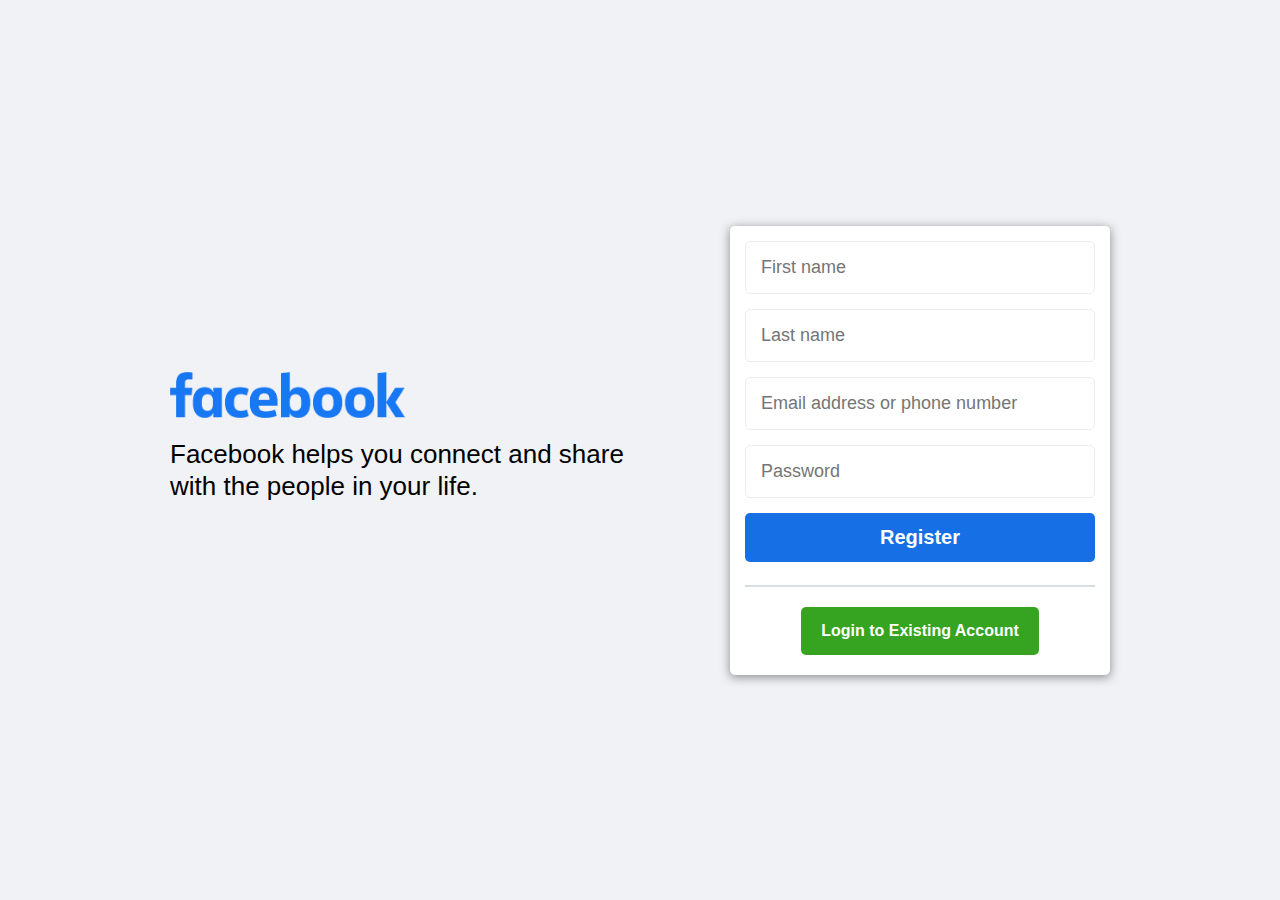
==== register.html @ 4ddc0d0f "Facebook login clone" ====
<!DOCTYPE html>
<html lang="en">
<head>
    <meta charset="UTF-8">
    <meta name="viewport" content="width=device-width, initial-scale=1.0">
    <title>Facebook | Clone</title>
    <link rel="stylesheet" href="style.css">
</head>
<body>
    <div class="box">
        <div class="title-box">
          <img src="logo.png" alt="Facebook">
          <p>Facebook helps you connect and share with the people in your life.</p>
        </div>
        <div class="form-box">
          <form action="#">
            <input type="text" placeholder="First name">
            <input type="text" placeholder="Last name">
            <input type="text" placeholder="Email address or phone number">
            <input type="password" placeholder="Password">
            <button type="submit">Register</button>
          </form>
          <hr>
          <div class="create-btn">
            <a href="index.html">Login to Existing Account</a>
          </div>
        </div>
      </div>
</body>
</html>
---- style.css ----
body {
    padding: 0;
    margin: 0;
    background: #f0f2f5;
    font-family: Arial, sans-serif;
}
.box {
    display: flex;
    justify-content: center;
    align-items: center;
    width: 100%;
    height: 100vh;
}
.title-box {
    width: 500px;
}
.title-box img {
    width: 235px;
    margin-bottom: -10px;
}
.title-box p {
    color: #000;
    font-size: 26px;
    font-weight: normal;
    line-height: 32px;
}
.form-box {
    width: 350px;
    padding: 15px;
    text-align: center;
    border-radius: 5px;
    background: #fff;
    margin-left: 60px;
    box-shadow: 0px 2px 10px 1px rgba(71, 71, 71, 0.52);
}
.form-box input {
    width: 100%;
    margin-bottom: 15px;
    padding: 15px;
    font-size: 18px;
    box-sizing: border-box;
    border: 1px solid #eeebeb;
    border-radius: 5px;
    outline: none;
}
.form-box input:focus {
    box-shadow: 0px 0px 1px 1px rgb(22, 111, 229);
}
.form-box button {
    width: 100%;
    margin-bottom: 15px;
    color: #fff;
    font-size: 20px;
    font-weight: 600;
    border-radius: 5px;
    border: none;
    padding: 13px 0;
    cursor: pointer;
    background: #166fe5;
}
.form-box button:hover {
    background: #1877f2;
}
.form-box a {
    color: #166fe5;
    font-size: 14px;
    text-decoration: none;
    margin-top: 5px;
    margin-bottom: 20px;
    display: block;
}
.form-box a:hover {
    text-decoration: underline;
}
.form-box hr {
    border: 1px solid #dadde1;
    margin-bottom: 15px;
}
.form-box .create-btn a {
    color: #fff;
    font-size: 16px;
    text-decoration: none;
    padding: 15px 20px;
    border-radius: 5px;
    background: #36a420;
    font-weight: 600;
    display: inline-block;
    margin-bottom: 5px;
}
.form-box .create-btn a:hover {
    background: #42b72a;
}
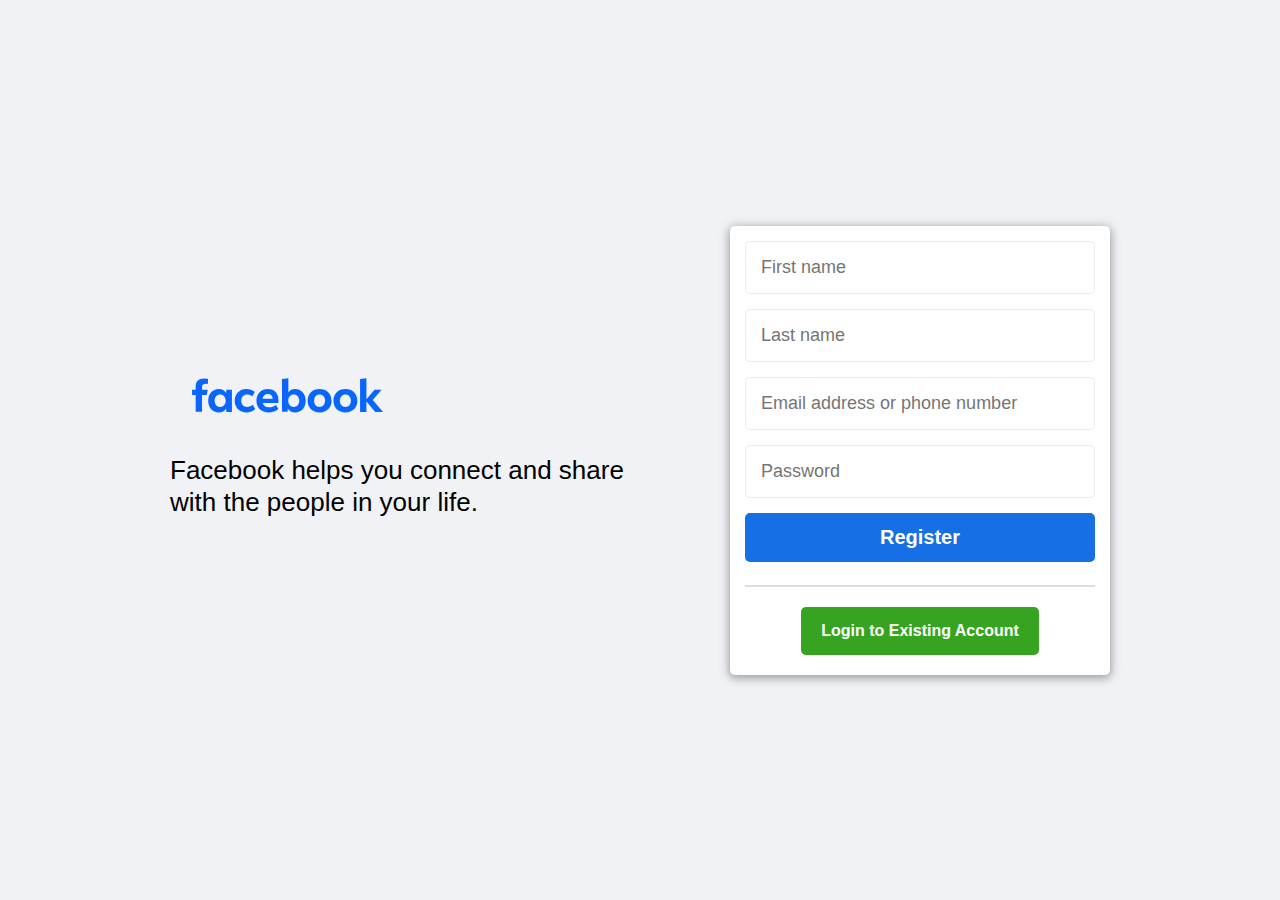
==== commit a7d89346: "changed logo" ====
--- a/register.html
+++ b/register.html
@@ -9,7 +9,7 @@
 <body>
     <div class="box">
         <div class="title-box">
-          <img src="logo.png" alt="Facebook">
+          <img src="logo.svg" alt="Facebook">
           <p>Facebook helps you connect and share with the people in your life.</p>
         </div>
         <div class="form-box">
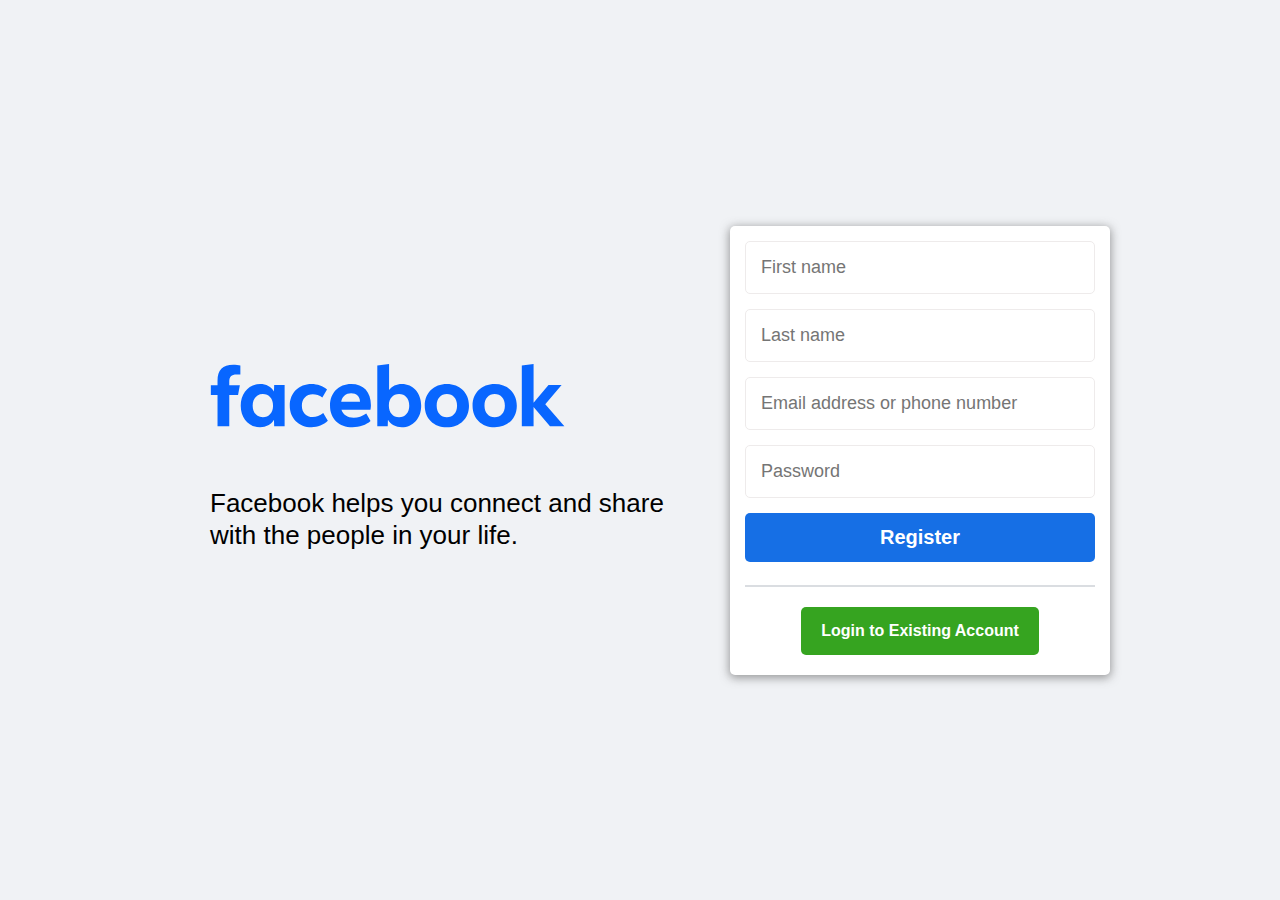
==== commit c6a77a22: "did some partial changes in padding" ====
--- a/register.html
+++ b/register.html
@@ -9,7 +9,7 @@
 <body>
     <div class="box">
         <div class="title-box">
-          <img src="logo.svg" alt="Facebook">
+          <img src="logo.svg" alt="Facebook" >
           <p>Facebook helps you connect and share with the people in your life.</p>
         </div>
         <div class="form-box">
--- a/style.css
+++ b/style.css
@@ -15,14 +15,16 @@
     width: 500px;
 }
 .title-box img {
-    width: 235px;
+    width: 435px;
     margin-bottom: -10px;
+    margin-right: 125px;
 }
 .title-box p {
     color: #000;
     font-size: 26px;
     font-weight: normal;
     line-height: 32px;
+    padding-left: 40px;
 }
 .form-box {
     width: 350px;
